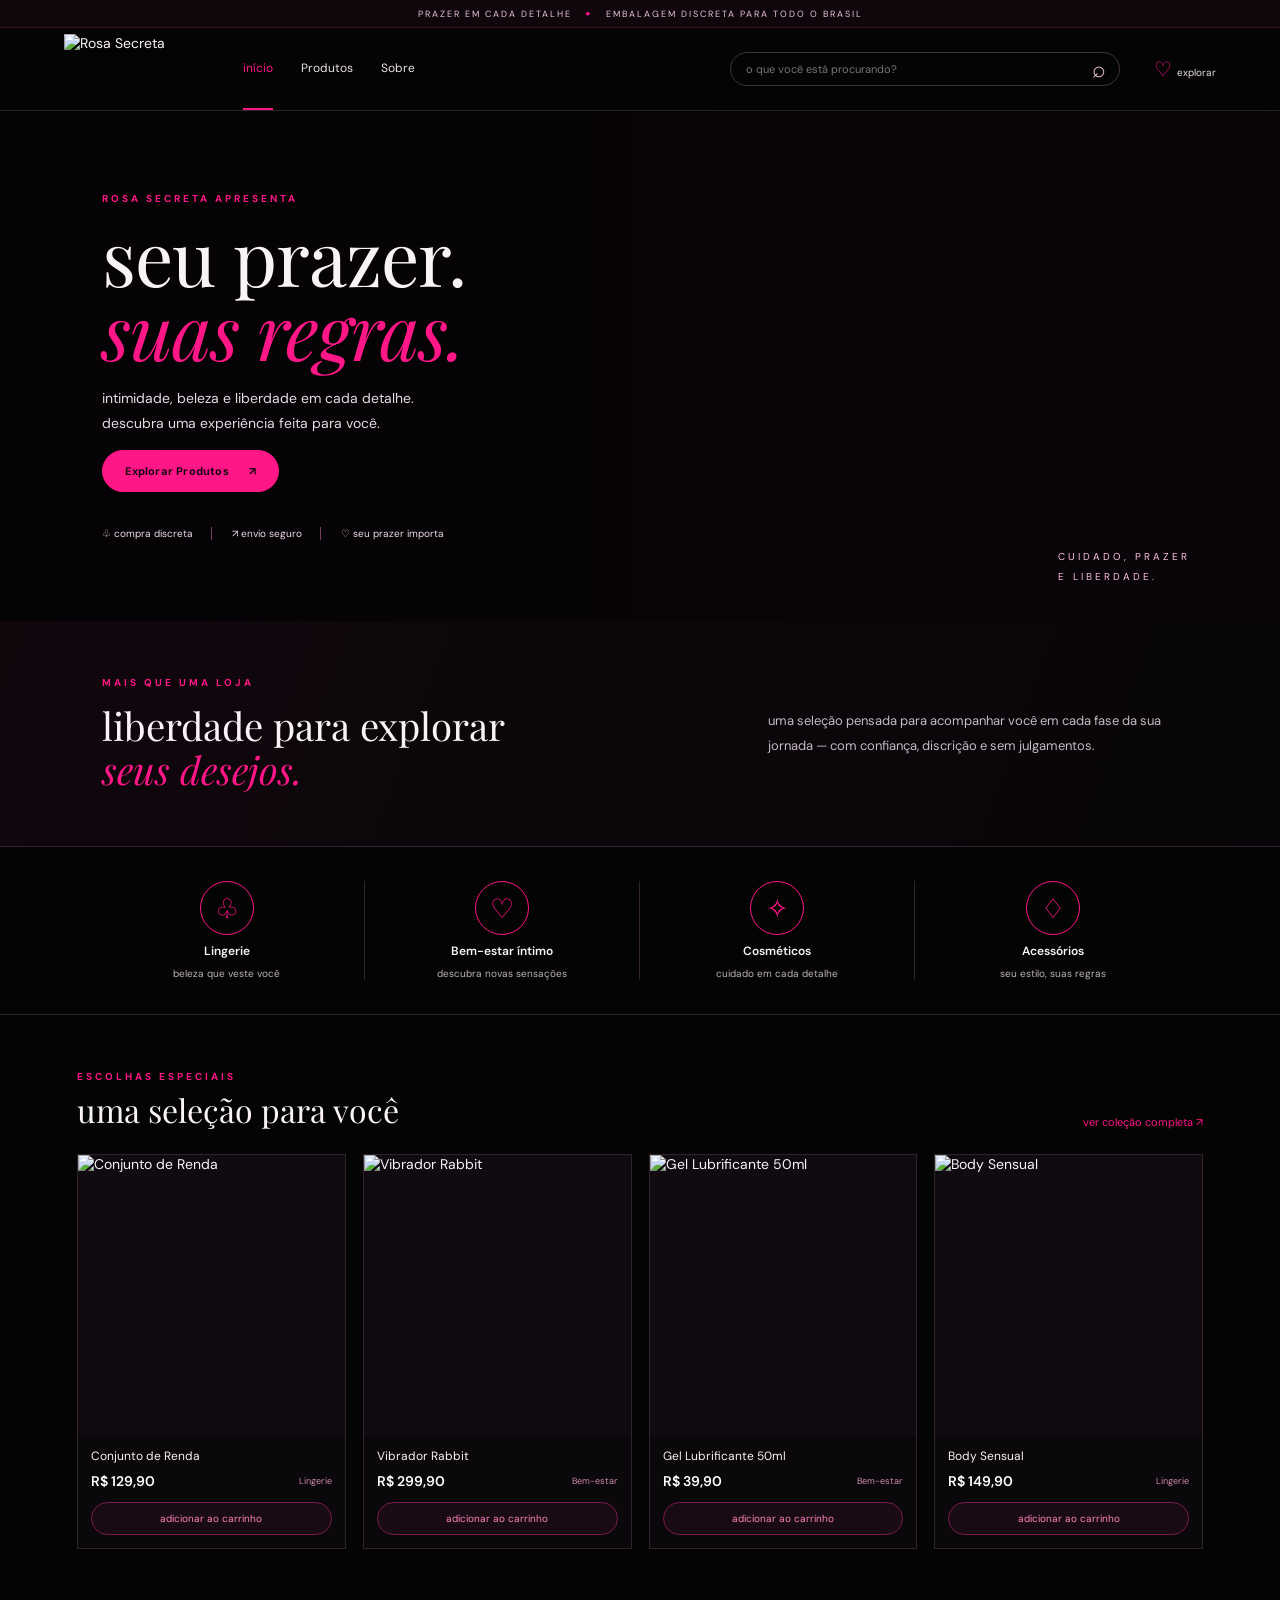
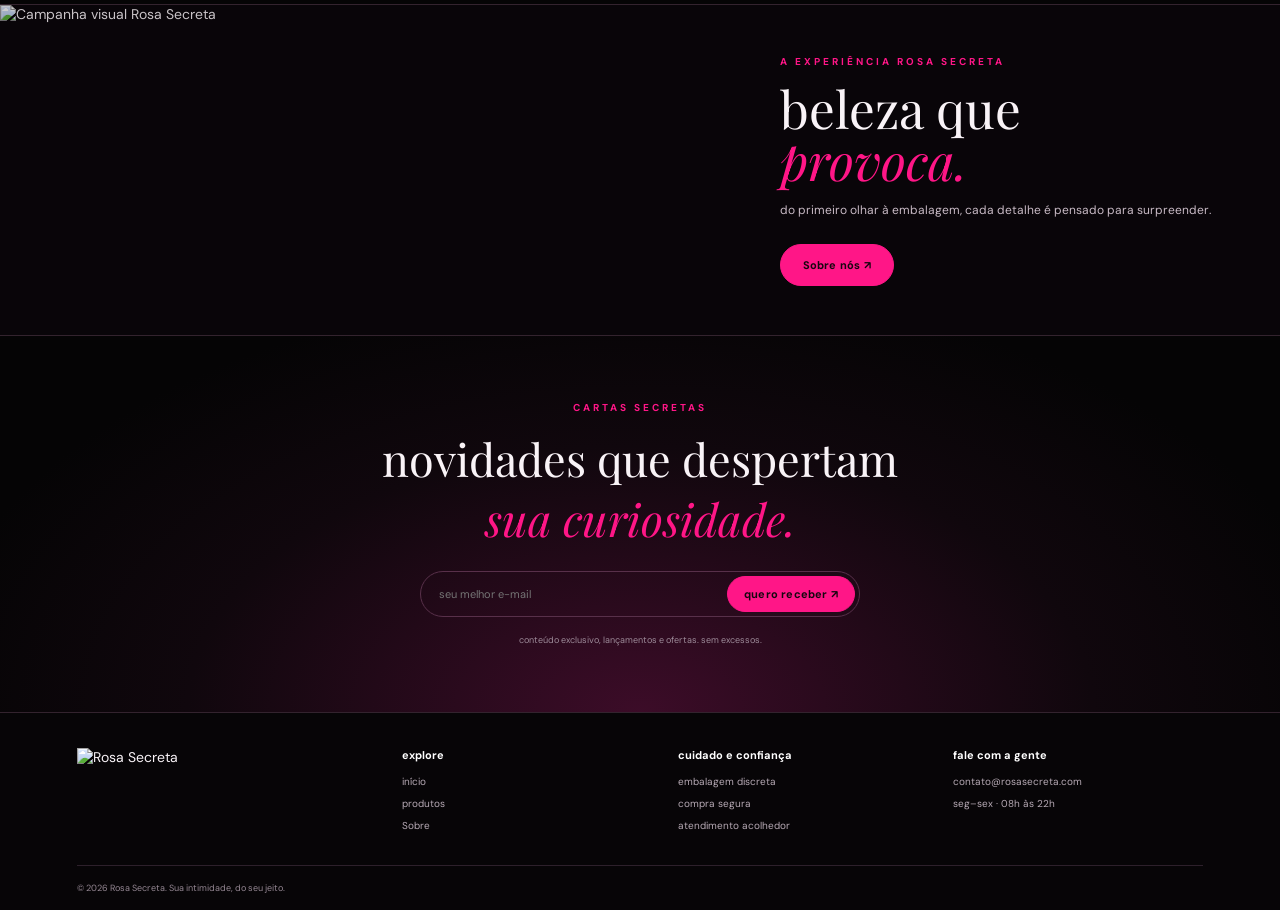
==== index.html @ c7994f43 "Add files via upload" ====
<!doctype html>
<html lang="pt-BR">
<head>
<meta charset="utf-8"><meta name="viewport" content="width=device-width,initial-scale=1">
<meta name="theme-color" content="#050305"><meta name="description" content="Rosa Secreta: lingerie, bem-estar íntimo e acessórios com elegância, privacidade e liberdade.">
<title>Rosa Secreta — desejo em cada detalhe</title><link rel="stylesheet" href="styles.css">
</head>
<body>
<div class="topline">prazer em cada detalhe <span>✦</span> embalagem discreta para todo o brasil</div>
<header class="header">
<a class="logo" href="index.html"><img src="assets/logo.png" alt="Rosa Secreta"></a>
<button class="menu-toggle" aria-label="Abrir menu">☰</button>
<nav class="nav"><a class="current" href="index.html">início</a><a href="produtos.html">Produtos</a><a href="sobre.html">Sobre</a></nav>
<form class="search" action="produtos.html"><input name="q" placeholder="o que você está procurando?" aria-label="Buscar produtos"><button aria-label="Buscar">⌕</button></form>
<a class="header-cart" href="produtos.html#catalogo">♡ <span>explorar</span></a>
</header>
<main>
<section class="hero">
<div class="hero-content"><p class="eyebrow">rosa secreta apresenta</p><h1>seu prazer.<br><em>suas regras.</em></h1><p>intimidade, beleza e liberdade em cada detalhe.<br>descubra uma experiência feita para você.</p><a class="button" href="produtos.html">Explorar Produtos <span>↗</span></a><div class="hero-perks"><span>♧ compra discreta</span><span>↗ envio seguro</span><span>♡ seu prazer importa</span></div></div>
<div class="hero-note">CUIDADO, PRAZER<br>E LIBERDADE.</div>
</section>
<section class="manifesto"><div><p class="eyebrow">mais que uma loja</p><h2>liberdade para explorar<br><em>seus desejos.</em></h2></div><p>uma seleção pensada para acompanhar você em cada fase da sua jornada — com confiança, discrição e sem julgamentos.</p></section>
<section class="categories"><a href="produtos.html#catalogo"><span>♧</span><b>Lingerie</b><small>beleza que veste você</small></a><a href="produtos.html#catalogo"><span>♡</span><b>Bem-estar íntimo</b><small>descubra novas sensações</small></a><a href="produtos.html#catalogo"><span>✧</span><b>Cosméticos</b><small>cuidado em cada detalhe</small></a><a href="produtos.html#catalogo"><span>♢</span><b>Acessórios</b><small>seu estilo, suas regras</small></a></section>
<section class="featured"><div class="section-title"><div><p class="eyebrow">escolhas especiais</p><h2>uma seleção para você</h2></div><a class="text-link" href="produtos.html">ver coleção completa ↗</a></div><div class="product-grid" id="home-products"></div></section>
<section class="campaign"><img src="assets/campanha-produtos.png" alt="Campanha visual Rosa Secreta"><div class="campaign-copy"><p class="eyebrow">a experiência rosa secreta</p><h2>beleza que<br><em>provoca.</em></h2><p>do primeiro olhar à embalagem, cada detalhe é pensado para surpreender.</p><a class="button" href="sobre.html">Sobre nós ↗</a></div></section>
<section class="newsletter"><p class="eyebrow">cartas secretas</p><h2>novidades que despertam<br><em>sua curiosidade.</em></h2><form class="subscribe"><input type="email" placeholder="seu melhor e-mail" required><button class="button">quero receber ↗</button></form><small>conteúdo exclusivo, lançamentos e ofertas. sem excessos.</small></section>
</main>
<footer><a class="footer-logo" href="index.html"><img src="assets/logo.png" alt="Rosa Secreta"></a><div><b>explore</b><a href="index.html">início</a><a href="produtos.html">produtos</a><a href="sobre.html">Sobre</a></div><div><b>cuidado e confiança</b><span>embalagem discreta</span><span>compra segura</span><span>atendimento acolhedor</span></div><div><b>fale com a gente</b><a href="mailto:contato@rosasecreta.com">contato@rosasecreta.com</a><span>seg–sex · 08h às 22h</span></div><div class="copyright">© 2026 Rosa Secreta. Sua intimidade, do seu jeito.</div></footer>
<script src="script.js"></script>
</body></html>
---- styles.css ----
@import url('https://fonts.googleapis.com/css2?family=DM+Sans:wght@400;500;600;700&family=Playfair+Display:wght@400;500;600;700&display=swap');
:root{--bg:#050405;--panel:#0c090c;--pink:#ff1687;--pink2:#ff4ca2;--white:#f9f3f7;--muted:#bcb1bb;--line:#33232e}*{box-sizing:border-box}html{scroll-behavior:smooth}body{margin:0;background:var(--bg);color:var(--white);font-family:'DM Sans',Arial,sans-serif;font-size:14px}a{color:inherit;text-decoration:none}button,input,select{font:inherit}button{cursor:pointer}.topline{height:28px;background:#10070d;border-bottom:1px solid #371329;display:flex;align-items:center;justify-content:center;gap:12px;text-transform:uppercase;letter-spacing:2px;font-size:9px;color:#e8c5d5}.topline span,.eyebrow{color:var(--pink)}.header{height:83px;padding:0 5%;display:flex;align-items:center;gap:34px;border-bottom:1px solid #2b2029;background:#050405;position:sticky;top:0;z-index:30}.logo{width:145px;height:70px;display:flex;align-items:center;overflow:hidden;flex-shrink:0}.logo img{width:100%;height:100%;object-fit:contain}.nav{display:flex;align-items:center;gap:28px;height:100%;white-space:nowrap}.nav a{font-size:12px;color:#e8e0e7;height:100%;display:flex;align-items:center;border-bottom:2px solid transparent}.nav a:hover,.nav .current{color:var(--pink);border-color:var(--pink)}.search{height:34px;display:flex;flex:1;max-width:390px;border:1px solid #40313b;border-radius:30px;margin-left:auto}.search input{min-width:0;width:100%;border:0;background:transparent;color:white;outline:0;padding:0 15px;font-size:11px}.search button{border:0;background:none;color:#f3c7dc;font-size:23px;padding:0 13px}.header-cart{white-space:nowrap;color:var(--pink);font-size:20px}.header-cart span{font-size:10px;color:#e9dce5}.menu-toggle{display:none;color:var(--pink);background:none;border:0;font-size:24px}
.hero{position:relative;min-height:510px;background:#0a0509 url('assets/campanha-editorial.png') center 40%/cover no-repeat;display:flex;align-items:center;padding:50px 8%;overflow:hidden}.hero:before{content:"";position:absolute;inset:0;background:linear-gradient(90deg,#050305 0%,#050305e8 32%,#05030560 62%,#05030530)}.hero-content{position:relative;max-width:510px}.eyebrow{text-transform:uppercase;letter-spacing:3px;font-size:10px;font-weight:700;margin:0 0 14px}.hero h1,.page-banner h1,.about-overlay h1{font-family:'Playfair Display',serif;font-size:clamp(46px,6vw,76px);line-height:.98;font-weight:400;margin:0 0 18px;letter-spacing:-1px}.hero h1 em,.manifesto em,.campaign-copy em,.newsletter h2 em,.page-banner h1 em,.about-overlay h1 em,.brand-story em,.icon-board em{font-style:italic;color:var(--pink)}.hero-content>p:not(.eyebrow){font-size:14px;line-height:1.8;color:#e5dbe3}.button{display:inline-flex;align-items:center;justify-content:center;gap:20px;background:var(--pink);color:#16060f;border:1px solid var(--pink);border-radius:30px;padding:13px 22px;font-size:11px;font-weight:700;letter-spacing:.2px;transition:.2s}.button:hover{background:#ff54aa;transform:translateY(-2px)}.hero-perks{display:flex;gap:20px;margin-top:35px;flex-wrap:wrap}.hero-perks span{font-size:10px;color:#f0dce8;border-right:1px solid #75415e;padding-right:18px}.hero-perks span:last-child{border:0}.hero-note{position:absolute;right:7%;bottom:34px;font-size:10px;line-height:2;letter-spacing:3px;color:#ffc0df}
.manifesto{display:flex;justify-content:space-between;align-items:center;gap:30px;padding:55px 8%;border-bottom:1px solid var(--line);background:linear-gradient(110deg,#10070d,#070507)}.manifesto h2,.section-title h2,.brand-story h2,.icon-board h2,.closing-cta h2{font-family:'Playfair Display',serif;font-weight:400;font-size:clamp(28px,3vw,42px);line-height:1.15;margin:0}.manifesto>p{max-width:410px;color:#c7bac4;font-size:13px;line-height:1.9}.categories{display:grid;grid-template-columns:repeat(4,1fr);padding:34px 7%;border-bottom:1px solid var(--line)}.categories a{display:flex;flex-direction:column;align-items:center;text-align:center;border-right:1px solid var(--line);gap:8px}.categories a:last-child{border:0}.categories span{width:54px;height:54px;border:1px solid var(--pink);border-radius:50%;display:grid;place-items:center;color:var(--pink);font-size:27px}.categories b{font-size:12px;font-weight:600}.categories small{font-size:10px;color:var(--muted)}.featured,.catalog,.values{padding:55px 6%}.section-title{display:flex;align-items:end;justify-content:space-between;gap:15px;margin-bottom:25px}.section-title .eyebrow{margin-bottom:9px}.section-title h2{font-size:32px}.text-link{color:var(--pink);font-size:11px;white-space:nowrap}.product-grid{display:grid;grid-template-columns:repeat(4,minmax(0,1fr));gap:17px}.product-card{min-width:0;background:#0a080a;border:1px solid #30232d;transition:.25s}.product-card:hover{border-color:var(--pink);transform:translateY(-3px)}.product-image{aspect-ratio:1/1.05;position:relative;background:#100b10;overflow:hidden}.product-image img{width:100%;height:100%;display:block;object-fit:cover;transition:transform .4s}.product-card:hover .product-image img{transform:scale(1.035)}.product-info{padding:13px}.product-name{font-size:12px;margin-bottom:8px;white-space:nowrap;overflow:hidden;text-overflow:ellipsis}.product-meta{display:flex;justify-content:space-between;align-items:center;gap:8px}.price{font-size:14px;font-weight:600;color:#fff}.category-tag{color:#d18bad;font-size:9px}.add-cart{width:100%;margin-top:12px;border:1px solid #7c194d;color:#ff83bd;background:#190b14;padding:9px;border-radius:22px;font-size:10px}.add-cart:hover{background:var(--pink);color:#14050d}.campaign{position:relative;min-height:330px;display:grid;grid-template-columns:1.15fr .85fr;background:#090509;overflow:hidden;border-block:1px solid var(--line)}.campaign>img{width:100%;height:100%;min-height:330px;object-fit:cover;object-position:left center;opacity:.8}.campaign-copy{align-self:center;padding:35px 12% 35px 8%;position:relative}.campaign-copy h2{font-family:'Playfair Display',serif;font-size:clamp(38px,4vw,56px);line-height:1.02;font-weight:400;margin:0 0 14px}.campaign-copy>p:not(.eyebrow){color:#c8bac5;font-size:12px;line-height:1.8;margin-bottom:22px}.newsletter{text-align:center;padding:65px 20px;background:radial-gradient(ellipse at 50% 100%,#3c0c28 0%,#10070d 50%,#050405 80%);border-bottom:1px solid var(--line)}.newsletter h2{font-family:'Playfair Display',serif;font-size:clamp(30px,4vw,45px);font-weight:400;margin:0 0 23px}.subscribe{display:flex;max-width:440px;margin:0 auto 12px;border:1px solid #58304a;border-radius:30px;padding:4px}.subscribe input{background:transparent;border:0;outline:0;color:white;min-width:0;flex:1;padding:0 14px;font-size:11px}.subscribe .button{padding:10px 16px}.newsletter small{font-size:9px;color:#9d8b99}
footer{padding:35px 6% 0;display:grid;grid-template-columns:1.2fr repeat(3,1fr);gap:25px;background:#070507}footer .footer-logo{width:130px;height:70px;overflow:hidden;display:block}footer .footer-logo img{width:100%;height:100%;object-fit:contain}footer>div{display:flex;flex-direction:column;gap:9px}footer b{font-size:11px;color:#fff;margin-bottom:4px}footer a:not(.footer-logo),footer span{font-size:10px;color:#b7aab5}.copyright{grid-column:1/-1;border-top:1px solid #2d202b;padding:16px 0;color:#958793;font-size:9px;margin-top:8px}
.page-banner{min-height:290px;display:flex;flex-direction:column;justify-content:center;align-items:center;text-align:center;padding:35px 20px;background:linear-gradient(#090509d9,#090509ed),url('assets/campanha-produtos.png') center 43%/cover}.page-banner h1{font-size:clamp(40px,5vw,62px);margin-bottom:12px}.page-banner>p:last-child{font-size:12px;color:#cbbcc7}.catalog{padding-top:45px}.result-count{color:var(--muted);font-size:11px}.catalog-controls{display:flex;justify-content:space-between;gap:15px;align-items:center;margin-bottom:22px}.filter-pills{display:flex;flex-wrap:wrap;gap:8px}.filter{border:1px solid #3b2835;background:transparent;color:#d9cbd6;border-radius:22px;padding:9px 14px;font-size:10px}.filter.active,.filter:hover{background:var(--pink);border-color:var(--pink);color:#17050f}.catalog-controls select{background:#100a0f;color:#eee;border:1px solid #3b2835;border-radius:20px;padding:9px 12px;font-size:10px;max-width:190px}.catalog-grid{grid-template-columns:repeat(4,minmax(0,1fr))}.privacy-strip{display:flex;align-items:center;gap:18px;padding:25px 8%;background:#10080e;border-block:1px solid var(--line)}.privacy-strip>span{font-size:35px;color:var(--pink)}.privacy-strip b{font-size:12px}.privacy-strip p{margin:5px 0 0;color:var(--muted);font-size:11px}
.about-hero{height:min(650px,68vw);min-height:420px;position:relative;overflow:hidden;background:#090509}.about-hero>img{width:100%;height:100%;object-fit:cover;object-position:center 35%;opacity:.82}.about-hero:after{content:"";position:absolute;inset:0;background:linear-gradient(90deg,#050305 0%,#050305db 28%,transparent 75%),linear-gradient(0deg,#05030580,transparent 35%)}.about-overlay{position:absolute;z-index:1;top:50%;left:8%;transform:translateY(-50%);max-width:440px}.about-overlay h1{font-size:clamp(43px,5.6vw,70px)}.about-overlay>p:not(.eyebrow){color:#d4c5d0;line-height:1.9;font-size:13px;margin:0 0 23px}.brand-story{display:grid;grid-template-columns:.8fr 1.2fr;gap:50px;padding:65px 9%;border-bottom:1px solid var(--line)}.brand-story>div:last-child{max-width:600px}.brand-story p{font-size:12px;line-height:2;color:#c8bac5;margin:0 0 15px}.value-grid{display:grid;grid-template-columns:repeat(4,1fr);gap:15px}.value-grid article{border:1px solid #3a2331;background:linear-gradient(145deg,#120910,#080608);padding:24px 20px}.value-grid article>span{font-size:28px;color:var(--pink)}.value-grid h3{font-family:'Playfair Display',serif;font-size:22px;font-weight:400;margin:14px 0 8px}.value-grid p{font-size:11px;line-height:1.8;color:#c1b2bf;margin:0}.icon-board{display:grid;grid-template-columns:.75fr 1.25fr;align-items:center;gap:35px;padding:45px 5%;background:#0c070b;border-block:1px solid var(--line)}.icon-board-copy{padding-left:5%}.icon-board-copy>p:not(.eyebrow){font-size:12px;line-height:1.9;color:#c5b6c1;margin:20px 0}.icon-board img{width:100%;display:block;border:1px solid #2c1b28}.closing-cta{text-align:center;padding:60px 20px;background:radial-gradient(ellipse at center,#300a22,#080508 65%)}.closing-cta h2{font-size:clamp(34px,4vw,50px);margin-bottom:22px}
@media(max-width:1000px){.header{gap:20px;padding:0 3%}.logo{width:120px}.nav{gap:18px}.hero{min-height:450px}.product-grid,.catalog-grid{grid-template-columns:repeat(3,minmax(0,1fr))}.campaign-copy{padding-inline:7%}.value-grid{grid-template-columns:repeat(2,1fr)}}
@media(max-width:700px){.topline{font-size:7px;letter-spacing:1px}.header{height:70px;gap:10px}.menu-toggle{display:block}.logo{width:95px;height:58px}.nav{display:none;position:absolute;top:70px;left:0;right:0;height:auto;background:#0a070a;padding:10px 20px;flex-direction:column;align-items:stretch;gap:0;border-bottom:1px solid var(--line)}.nav.open{display:flex}.nav a{padding:13px 0;height:auto;border-bottom:1px solid #261b24}.search{max-width:none;height:31px}.header-cart span{display:none}.hero{min-height:460px;padding:35px 6%;background-position:57% center}.hero:before{background:linear-gradient(90deg,#050305f5,#050305d9 52%,#05030565)}.hero-note{right:5%;font-size:8px}.hero-perks{gap:10px}.hero-perks span{font-size:9px;padding-right:9px}.manifesto{padding:38px 6%;display:block}.manifesto>p{margin-bottom:0}.categories{padding:25px 4%;grid-template-columns:repeat(2,1fr);gap:20px 0}.categories a:nth-child(2){border:0}.categories a:nth-child(4){border:0}.featured,.catalog,.values{padding:38px 4%}.section-title h2{font-size:27px}.product-grid,.catalog-grid{grid-template-columns:repeat(2,minmax(0,1fr));gap:10px}.product-info{padding:10px}.product-name{font-size:10px}.campaign{grid-template-columns:1fr}.campaign>img{position:absolute;inset:0;min-height:100%;opacity:.35}.campaign-copy{padding:45px 7%}.newsletter{padding:48px 15px}.subscribe{max-width:100%}footer{grid-template-columns:repeat(2,1fr);padding:28px 5% 0;gap:22px}footer .footer-logo{grid-column:1/-1}.copyright{grid-column:1/-1}.catalog-controls{align-items:flex-start;flex-direction:column}.catalog-controls select{max-width:100%;width:100%}.about-hero{height:540px}.about-hero>img{object-position:60% center}.about-hero:after{background:linear-gradient(90deg,#050305f0,#0503059c 60%,#05030540)}.about-overlay{left:6%;right:6%}.brand-story{grid-template-columns:1fr;gap:20px;padding:42px 6%}.value-grid{grid-template-columns:1fr 1fr;gap:8px}.value-grid article{padding:18px 14px}.icon-board{grid-template-columns:1fr;padding:35px 5%;gap:20px}.icon-board-copy{padding:0}.privacy-strip{padding:20px 6%}}
@media(max-width:390px){.header{gap:6px}.logo{width:75px}.search input{padding:0 8px;font-size:9px}.search button{padding:0 8px}.product-info{padding:8px}.price{font-size:12px}.value-grid{grid-template-columns:1fr}.hero h1{font-size:45px}}
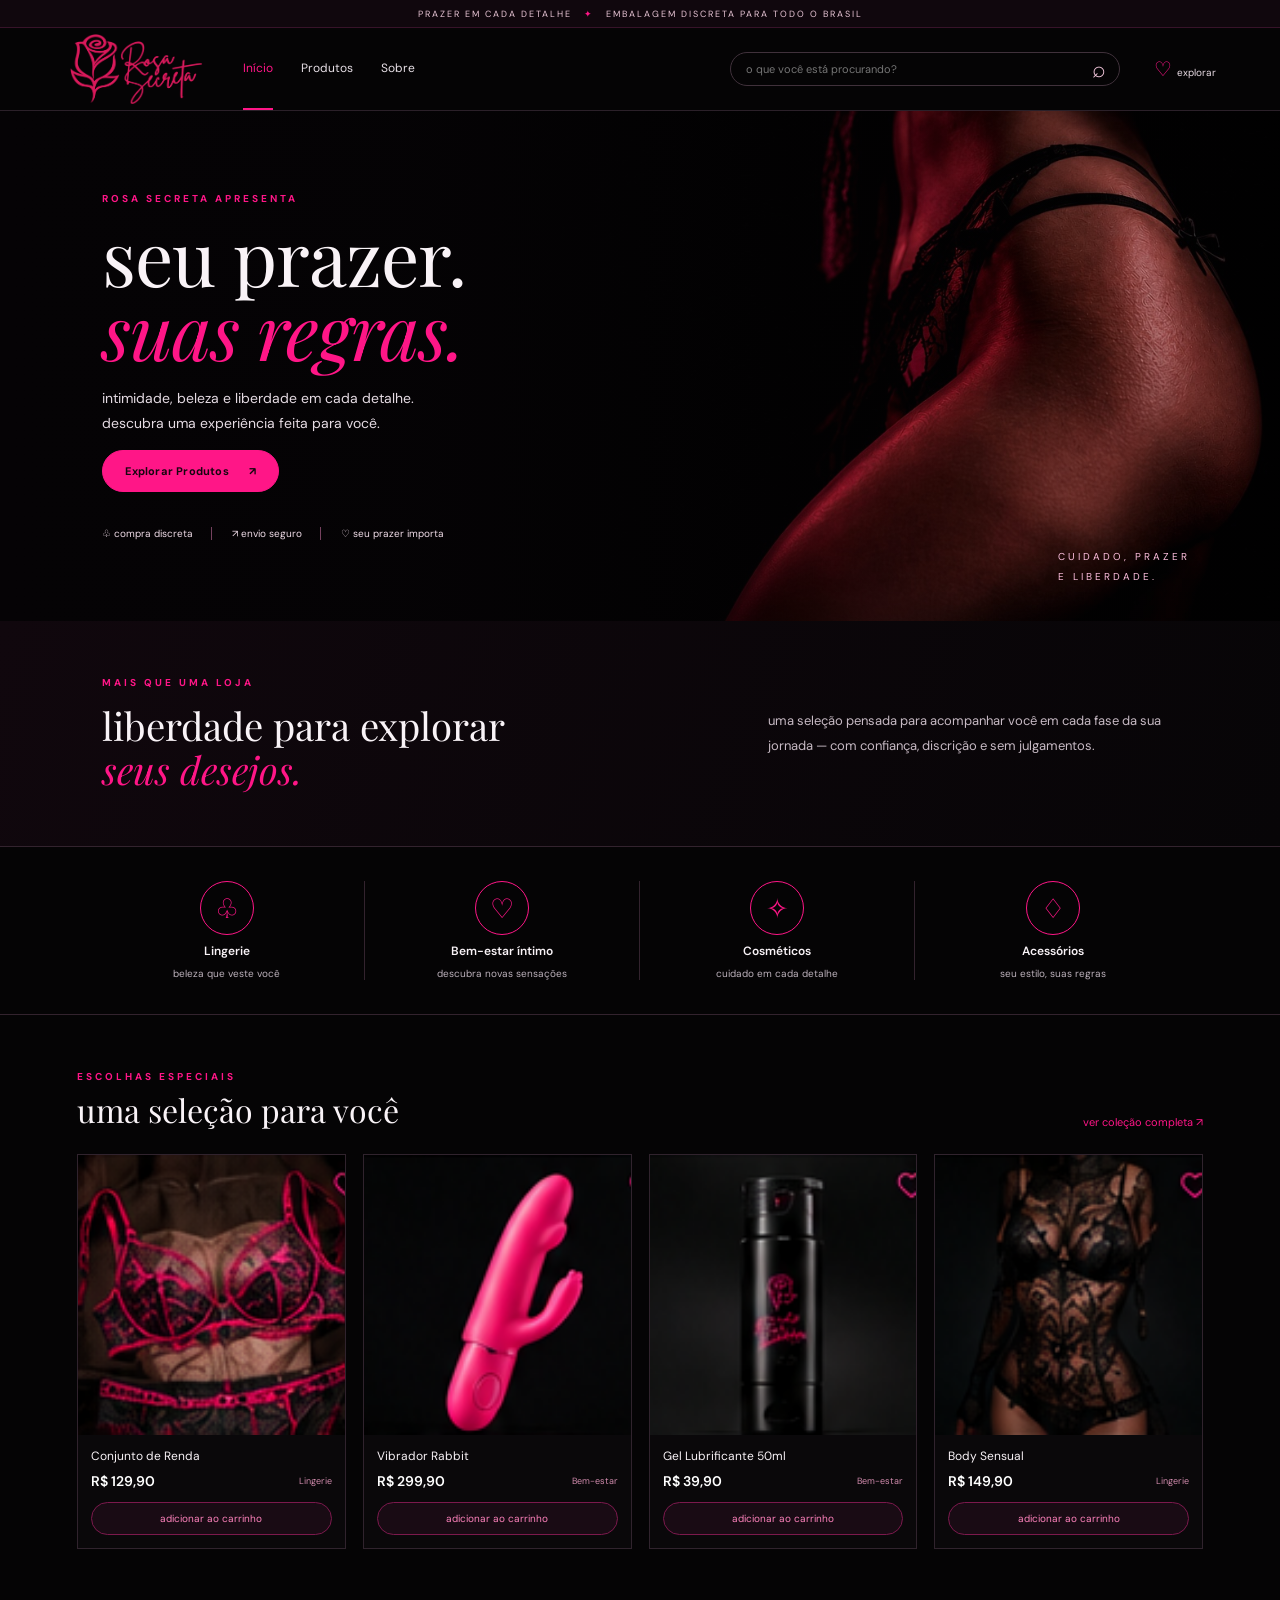
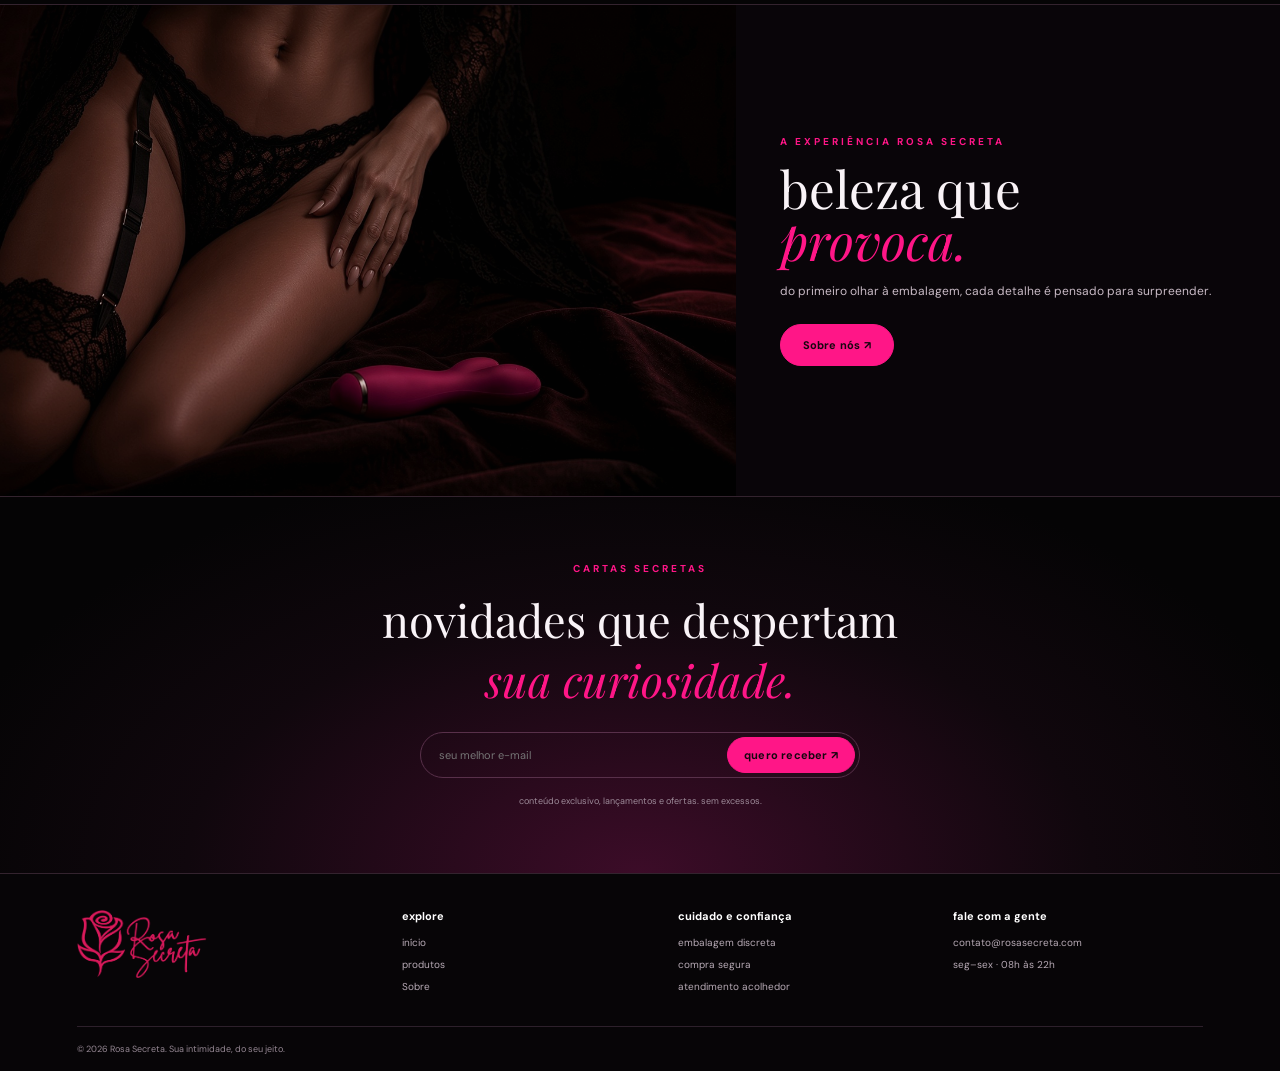
==== commit bd9bbfe8: "Add files via upload" ====
--- a/index.html
+++ b/index.html
@@ -10,7 +10,7 @@
 <header class="header">
 <a class="logo" href="index.html"><img src="assets/logo.png" alt="Rosa Secreta"></a>
 <button class="menu-toggle" aria-label="Abrir menu">☰</button>
-<nav class="nav"><a class="current" href="index.html">início</a><a href="produtos.html">Produtos</a><a href="sobre.html">Sobre</a></nav>
+<nav class="nav"><a class="current" href="index.html">Início</a><a href="produtos.html">Produtos</a><a href="sobre.html">Sobre</a></nav>
 <form class="search" action="produtos.html"><input name="q" placeholder="o que você está procurando?" aria-label="Buscar produtos"><button aria-label="Buscar">⌕</button></form>
 <a class="header-cart" href="produtos.html#catalogo">♡ <span>explorar</span></a>
 </header>
